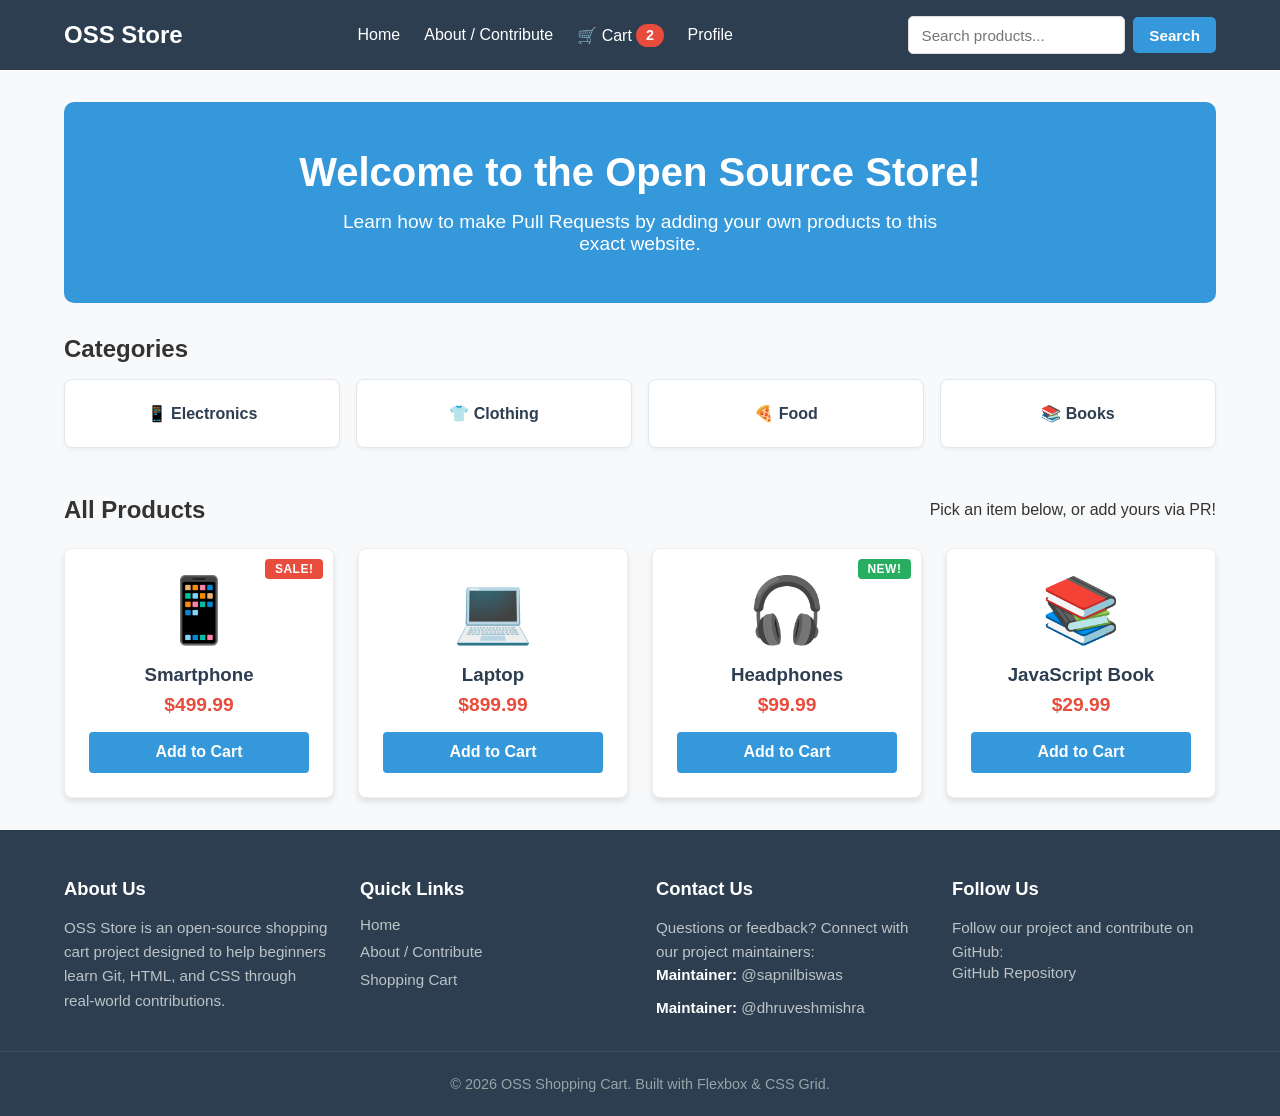
==== src/index.html @ 40bf3174 "feat: add sale and new badges to product cards" ====
<!doctype html>
<html lang="en">
  <head>
    <meta charset="UTF-8" />
    <meta name="viewport" content="width=device-width, initial-scale=1.0" />
    <title>OSS Store - Home</title>
    <link rel="stylesheet" href="style.css" />
  </head>

  <body>
    <!-- Navigation Bar -->
    <nav>
      <h1>
        <a href="index.html" class="logo">OSS Store</a>
      </h1>

      <div class="nav-links">
        <a href="index.html">Home</a>
        <a href="about.html">About / Contribute</a>
        <a href="cart.html" class="cart-link"> 🛒 Cart <span class="cart-badge">2</span> </a>
        <a href="profile.html">Profile</a>
      </div>

      <!-- Search Bar -->
      <form class="search-form" action="index.html" method="get" role="search">
        <input
          type="search"
          name="q"
          placeholder="Search products..."
          aria-label="Search products"
        />
        <button type="submit">Search</button>
      </form>
    </nav>

    <main>
      <!-- Hero Section -->
      <section class="hero">
        <h2>Welcome to the Open Source Store!</h2>
        <p>Learn how to make Pull Requests by adding your own products to this exact website.</p>
      </section>

      <!-- Categories Section -->
      <section class="categories">
        <h2>Categories</h2>

        <div class="category-grid">
          <div class="category-card">📱 Electronics</div>
          <div class="category-card">👕 Clothing</div>
          <div class="category-card">🍕 Food</div>
          <div class="category-card">📚 Books</div>
        </div>
      </section>

      <!-- Products Section -->
      <section class="products">
        <div class="products-header">
          <h2>All Products</h2>
          <p>Pick an item below, or add yours via PR!</p>
        </div>

        <div class="product-grid">
          <!-- Product 1 -->
          <div class="product-card">
            <span class="badge badge-sale">Sale!</span>
            <div class="product-image">📱</div>
            <h3>Smartphone</h3>
            <p class="price">$499.99</p>
            <button class="add-to-cart">Add to Cart</button>
          </div>

          <!-- Product 2 -->
          <div class="product-card">
            <div class="product-image">💻</div>
            <h3>Laptop</h3>
            <p class="price">$899.99</p>
            <button class="add-to-cart">Add to Cart</button>
          </div>

          <!-- Product 3 -->
          <div class="product-card">
            <span class="badge badge-new">New!</span>
            <div class="product-image">🎧</div>
            <h3>Headphones</h3>
            <p class="price">$99.99</p>
            <button class="add-to-cart">Add to Cart</button>
          </div>

          <!-- Product 4 -->
          <div class="product-card">
            <div class="product-image">📚</div>
            <h3>JavaScript Book</h3>
            <p class="price">$29.99</p>
            <button class="add-to-cart">Add to Cart</button>
          </div>

          <!-- NEW CONTRIBUTORS: Add your product HTML card below this line! -->
        </div>
      </section>
    </main>

    <footer class="site-footer">
      <div class="footer-container">
        <!-- About Us -->
        <div class="footer-col">
          <h3>About Us</h3>
          <p>
            OSS Store is an open-source shopping cart project designed to help beginners learn Git,
            HTML, and CSS through real-world contributions.
          </p>
        </div>

        <!-- Quick Links -->
        <div class="footer-col">
          <h3>Quick Links</h3>
          <ul class="footer-links">
            <li><a href="index.html">Home</a></li>
            <li><a href="about.html">About / Contribute</a></li>
            <li><a href="cart.html">Shopping Cart</a></li>
          </ul>
        </div>

        <!-- Contact Us -->
        <div class="footer-col">
          <h3>Contact Us</h3>
          <p>Questions or feedback? Connect with our project maintainers:</p>
          <ul class="footer-contact-list">
            <li><span>Maintainer:</span> @sapnilbiswas</li>
            <li><span>Maintainer:</span> @dhruveshmishra</li>
          </ul>
        </div>

        <!-- Follow Us -->
        <div class="footer-col">
          <h3>Follow Us</h3>
          <p>Follow our project and contribute on GitHub:</p>
          <ul class="footer-links">
            <li>
              <a
                href="https://github.com/harshfi/opensourceMiraiRgiFirstYear"
                target="_blank"
                rel="noopener noreferrer"
              >
                GitHub Repository
              </a>
            </li>
          </ul>
        </div>
      </div>

      <!-- Copyright Information -->
      <div class="footer-bottom">
        <p>&copy; 2026 OSS Shopping Cart. Built with Flexbox &amp; CSS Grid.</p>
      </div>
    </footer>
  </body>
</html>
---- src/style.css ----
/* Reset */
* {
  box-sizing: border-box;
  margin: 0;
  padding: 0;
}

body {
  font-family: "Segoe UI", sans-serif;
  background-color: #f8f9fa;
  color: #333;
  display: flex;
  flex-direction: column;
  min-height: 100vh;
}

/* Navigation (Flexbox) */
nav {
  display: flex;
  justify-content: space-between;
  align-items: center;
  flex-wrap: wrap;
  gap: 1rem;
  background-color: #2c3e50;
  padding: 1rem 5%;
  color: white;
}

/* Logo */
.logo {
  color: white;
  text-decoration: none;
}

/* Navigation Links */
.nav-links {
  display: flex;
  gap: 1.5rem;
  align-items: center;
}

.nav-links a {
  color: white;
  text-decoration: none;
  font-weight: 500;
  transition: color 0.3s;
}

.nav-links a:hover {
  color: #3498db;
}

/* Cart Badge */
.cart-badge {
  background-color: #e74c3c;
  padding: 0.2rem 0.6rem;
  border-radius: 12px;
  font-size: 0.9rem;
  font-weight: bold;
}

/* Search Bar (Flexbox) */
.search-form {
  display: flex;
  align-items: center;
  gap: 0.5rem;
}

.search-form input {
  padding: 0.6rem 0.8rem;
  border: 1px solid #ddd;
  border-radius: 5px;
  outline: none;
  font-size: 0.95rem;
  min-width: 180px;
}

.search-form input:focus {
  border-color: #3498db;
}

.search-form button {
  padding: 0.6rem 1rem;
  background-color: #3498db;
  color: white;
  border: none;
  border-radius: 5px;
  cursor: pointer;
  font-size: 0.95rem;
  font-weight: bold;
  transition: background-color 0.2s;
}

.search-form button:hover {
  background-color: #2980b9;
}

/* Main Content */
main {
  flex: 1;
  padding: 2rem 5%;
}

/* Hero Section (Flexbox) */
.hero {
  display: flex;
  flex-direction: column;
  align-items: center;
  justify-content: center;
  text-align: center;
  background-color: #3498db;
  color: white;
  padding: 3rem 2rem;
  border-radius: 10px;
  margin-bottom: 2rem;
}

.hero h2 {
  font-size: 2.5rem;
  margin-bottom: 1rem;
}

.hero p {
  font-size: 1.2rem;
  max-width: 600px;
}

/* Categories (Grid) */
.categories {
  margin-bottom: 3rem;
}

.category-grid {
  display: grid;
  grid-template-columns: repeat(auto-fit, minmax(150px, 1fr));
  gap: 1rem;
  margin-top: 1rem;
}

.category-card {
  background: white;
  padding: 1.5rem;
  text-align: center;
  border-radius: 8px;
  box-shadow: 0 2px 5px rgba(0, 0, 0, 0.05);
  font-weight: bold;
  color: #2c3e50;
  border: 1px solid #e1e8ed;
}

/* Products (Grid) */
.products-header {
  display: flex;
  justify-content: space-between;
  align-items: center;
  margin-bottom: 1.5rem;
}

.product-grid {
  display: grid;
  grid-template-columns: repeat(auto-fill, minmax(220px, 1fr));
  gap: 1.5rem;
}

.product-card {
  position: relative;
  display: flex;
  flex-direction: column;
  background: #fff;
  border-radius: 8px;
  padding: 1.5rem;
  text-align: center;
  box-shadow: 0 4px 6px rgba(0, 0, 0, 0.1);
  transition: transform 0.2s;
  border: 1px solid #eee;
}

.product-card:hover {
  transform: translateY(-5px);
}

/* Product Badges */
.badge {
  position: absolute;
  top: 10px;
  right: 10px;
  padding: 0.25rem 0.6rem;
  font-size: 0.75rem;
  font-weight: bold;
  text-transform: uppercase;
  letter-spacing: 0.5px;
  border-radius: 4px;
  color: #fff;
  background-color: #e74c3c;
  line-height: 1;
  z-index: 1;
}

.badge-sale {
  background-color: #e74c3c;
}

.badge-new {
  background-color: #27ae60;
}

.product-image {
  font-size: 4rem;
  margin-bottom: 1rem;
}

.product-card h3 {
  margin-bottom: 0.5rem;
  color: #2c3e50;
}

.price {
  color: #e74c3c;
  font-weight: bold;
  font-size: 1.2rem;
  margin-bottom: 1rem;
  flex-grow: 1;
}

.add-to-cart {
  background-color: #3498db;
  color: white;
  border: none;
  padding: 0.7rem 1rem;
  border-radius: 4px;
  cursor: pointer;
  font-size: 1rem;
  font-weight: bold;
  transition: 0.2s;
}

.add-to-cart:hover {
  background-color: #2980b9;
}

/* Dedicated Cart Page Layout (Grid & Flexbox) */
.cart-page-layout {
  display: grid;
  grid-template-columns: 2fr 1fr;
  gap: 2rem;
}

.cart-list {
  display: flex;
  flex-direction: column;
  gap: 1rem;
}

.cart-list-item {
  display: flex;
  align-items: center;
  justify-content: space-between;
  background: white;
  padding: 1rem;
  border-radius: 8px;
  box-shadow: 0 2px 4px rgba(0, 0, 0, 0.05);
}

.cart-item-details {
  display: flex;
  align-items: center;
  gap: 1rem;
}

.cart-item-img {
  font-size: 2.5rem;
}

.cart-summary {
  background: white;
  padding: 1.5rem;
  border-radius: 8px;
  box-shadow: 0 4px 6px rgba(0, 0, 0, 0.1);
  height: fit-content;
  display: flex;
  flex-direction: column;
  gap: 1rem;
}

.summary-row {
  display: flex;
  justify-content: space-between;
  border-bottom: 1px solid #eee;
  padding-bottom: 0.5rem;
}

.summary-total {
  display: flex;
  justify-content: space-between;
  font-size: 1.3rem;
  font-weight: bold;
  margin-top: 0.5rem;
}

.checkout-btn {
  background-color: #2ecc71;
  color: white;
  border: none;
  padding: 1rem;
  border-radius: 4px;
  font-size: 1.1rem;
  font-weight: bold;
  cursor: pointer;
  transition: 0.2s;
}

.checkout-btn:hover {
  background-color: #27ae60;
}

/* About Page (Grid + Flexbox) */
.about-section {
  display: flex;
  flex-direction: column;
  gap: 2rem;
}

.contributor-grid {
  display: grid;
  grid-template-columns: repeat(auto-fit, minmax(200px, 1fr));
  gap: 1.5rem;
}

.contributor-card {
  display: flex;
  flex-direction: column;
  align-items: center;
  background: white;
  padding: 1.5rem;
  border-radius: 8px;
  box-shadow: 0 3px 6px rgba(0, 0, 0, 0.05);
}

.avatar {
  font-size: 3rem;
  margin-bottom: 1rem;
}

/* Profile Page (Flexbox & Grid) */
.profile-container {
  display: flex;
  justify-content: center;
  align-items: center;
  padding: 2rem 0;
}

.profile-card {
  display: flex;
  flex-direction: column;
  align-items: center;
  background: white;
  border-radius: 8px;
  padding: 2.5rem 2rem;
  box-shadow: 0 4px 6px rgba(0, 0, 0, 0.1);
  border: 1px solid #eee;
  max-width: 460px;
  width: 100%;
  text-align: center;
}

.profile-avatar {
  width: 96px;
  height: 96px;
  display: flex;
  align-items: center;
  justify-content: center;
  font-size: 3.5rem;
  background-color: #f0f4f8;
  border-radius: 50%;
  border: 3px solid #3498db;
  margin-bottom: 1rem;
}

.profile-card h2 {
  color: #2c3e50;
  font-size: 1.8rem;
  margin-bottom: 0.3rem;
}

.profile-email {
  color: #7f8c8d;
  font-size: 1rem;
  margin-bottom: 1.5rem;
}

.profile-info-grid {
  display: grid;
  grid-template-columns: repeat(2, 1fr);
  gap: 1rem;
  width: 100%;
  margin-bottom: 2rem;
  padding: 1.2rem;
  background-color: #f8f9fa;
  border-radius: 6px;
  border: 1px solid #e1e8ed;
}

.profile-info-item {
  display: flex;
  flex-direction: column;
  align-items: flex-start;
  gap: 0.25rem;
  text-align: left;
}

.info-label {
  font-size: 0.8rem;
  color: #7f8c8d;
  text-transform: uppercase;
  letter-spacing: 0.5px;
  font-weight: 600;
}

.info-value {
  font-size: 0.95rem;
  color: #2c3e50;
  font-weight: 600;
}

.edit-profile-btn {
  background-color: #3498db;
  color: white;
  border: none;
  padding: 0.8rem 1.8rem;
  border-radius: 4px;
  cursor: pointer;
  font-size: 1rem;
  font-weight: bold;
  transition: 0.2s;
  width: 100%;
}

.edit-profile-btn:hover {
  background-color: #2980b9;
}

/* Footer (CSS Grid & Flexbox) */
footer {
  margin-top: auto;
  background-color: #2c3e50;
  color: #bdc3c7;
  display: flex;
  flex-direction: column;
}

.footer-container {
  display: grid;
  grid-template-columns: repeat(4, 1fr);
  gap: 2rem;
  padding: 3rem 5% 2rem;
  width: 100%;
}

.footer-col h3 {
  color: #ffffff;
  font-size: 1.15rem;
  margin-bottom: 1rem;
}

.footer-col p {
  font-size: 0.95rem;
  line-height: 1.6;
  color: #bdc3c7;
}

.footer-links,
.footer-contact-list {
  list-style: none;
  padding: 0;
  margin: 0;
  display: flex;
  flex-direction: column;
  gap: 0.6rem;
}

.footer-links a {
  color: #bdc3c7;
  text-decoration: none;
  font-size: 0.95rem;
  transition:
    color 0.2s,
    padding-left 0.2s;
  display: inline-block;
}

.footer-links a:hover {
  color: #3498db;
  padding-left: 4px;
}

.footer-contact-list li {
  font-size: 0.95rem;
  color: #bdc3c7;
  line-height: 1.5;
}

.footer-contact-list li span {
  color: #ffffff;
  font-weight: 600;
}

.footer-bottom {
  border-top: 1px solid rgba(255, 255, 255, 0.1);
  padding: 1.5rem 5%;
  text-align: center;
  font-size: 0.9rem;
  color: #95a5a6;
}

/* Responsive Navigation & Tablet Screens */
@media (max-width: 900px) {
  nav {
    justify-content: center;
  }

  .search-form {
    width: 100%;
  }

  .search-form input {
    flex: 1;
    min-width: 0;
  }

  .footer-container {
    grid-template-columns: repeat(2, 1fr);
    gap: 2rem;
  }
}

/* Mobile Screens */
@media (max-width: 480px) {
  nav {
    flex-direction: column;
    align-items: stretch;
  }

  .nav-links {
    flex-wrap: wrap;
    justify-content: center;
    gap: 1rem;
  }

  .search-form {
    width: 100%;
  }

  .search-form input {
    flex: 1;
    min-width: 0;
  }

  .hero h2 {
    font-size: 1.8rem;
  }

  .products-header {
    flex-direction: column;
    align-items: flex-start;
    gap: 0.5rem;
  }

  .cart-page-layout {
    grid-template-columns: 1fr;
  }

  .profile-info-grid {
    grid-template-columns: 1fr;
  }

  .profile-card {
    padding: 1.5rem 1rem;
  }

  .footer-container {
    grid-template-columns: 1fr;
    gap: 1.5rem;
    padding: 2rem 5% 1.5rem;
  }

  .footer-bottom {
    padding: 1rem 5%;
  }
}
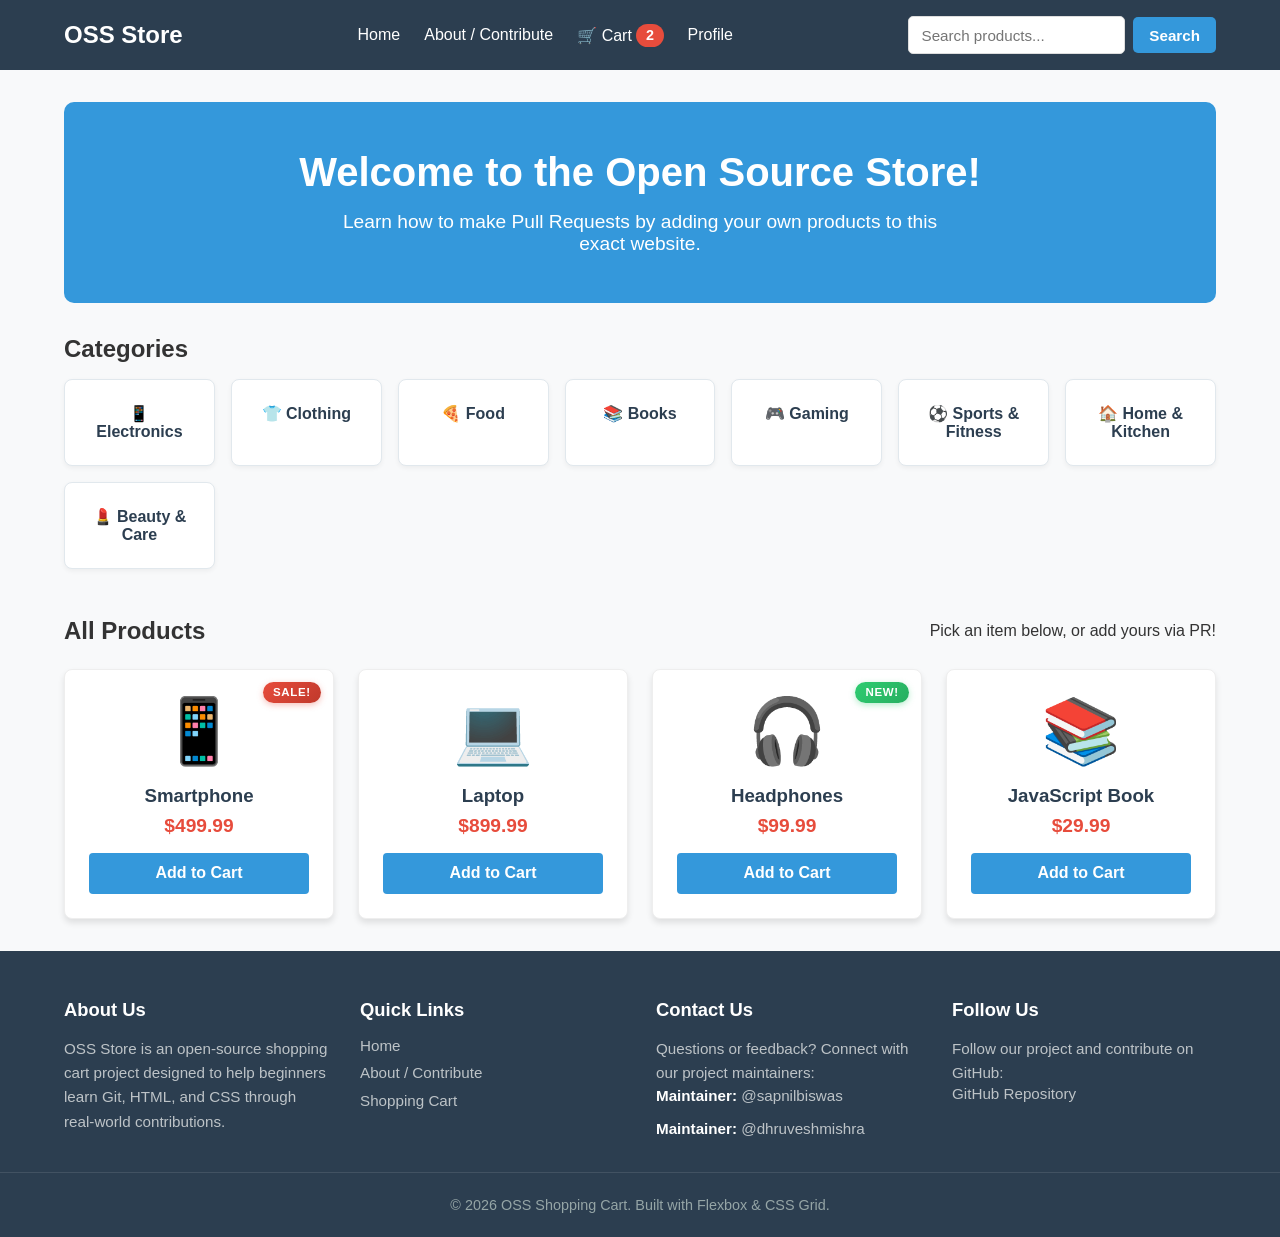
==== commit 80990392: "Merge 0ebb631b54e1a386f0dbc27963e86f061ef19102 into 938c5e82f736060f083865df69fedb77542df59d" ====
--- a/src/index.html
+++ b/src/index.html
@@ -49,6 +49,10 @@
           <div class="category-card">👕 Clothing</div>
           <div class="category-card">🍕 Food</div>
           <div class="category-card">📚 Books</div>
+          <div class="category-card">🎮 Gaming</div>
+          <div class="category-card">⚽ Sports & Fitness</div>
+          <div class="category-card">🏠 Home & Kitchen</div>
+          <div class="category-card">💄 Beauty & Care</div>
         </div>
       </section>
 
--- a/src/style.css
+++ b/src/style.css
@@ -182,26 +182,28 @@
 /* Product Badges */
 .badge {
   position: absolute;
-  top: 10px;
-  right: 10px;
-  padding: 0.25rem 0.6rem;
-  font-size: 0.75rem;
-  font-weight: bold;
+  top: 12px;
+  right: 12px;
+  padding: 0.3rem 0.65rem;
+  font-size: 0.72rem;
+  font-weight: 700;
   text-transform: uppercase;
-  letter-spacing: 0.5px;
-  border-radius: 4px;
+  letter-spacing: 0.6px;
+  border-radius: 12px;
   color: #fff;
-  background-color: #e74c3c;
   line-height: 1;
-  z-index: 1;
+  z-index: 2;
+  box-shadow: 0 2px 5px rgba(0, 0, 0, 0.15);
 }
 
 .badge-sale {
-  background-color: #e74c3c;
+  background: linear-gradient(135deg, #e74c3c, #c0392b);
+  box-shadow: 0 2px 6px rgba(231, 76, 60, 0.35);
 }
 
 .badge-new {
-  background-color: #27ae60;
+  background: linear-gradient(135deg, #2ecc71, #27ae60);
+  box-shadow: 0 2px 6px rgba(46, 204, 113, 0.35);
 }
 
 .product-image {
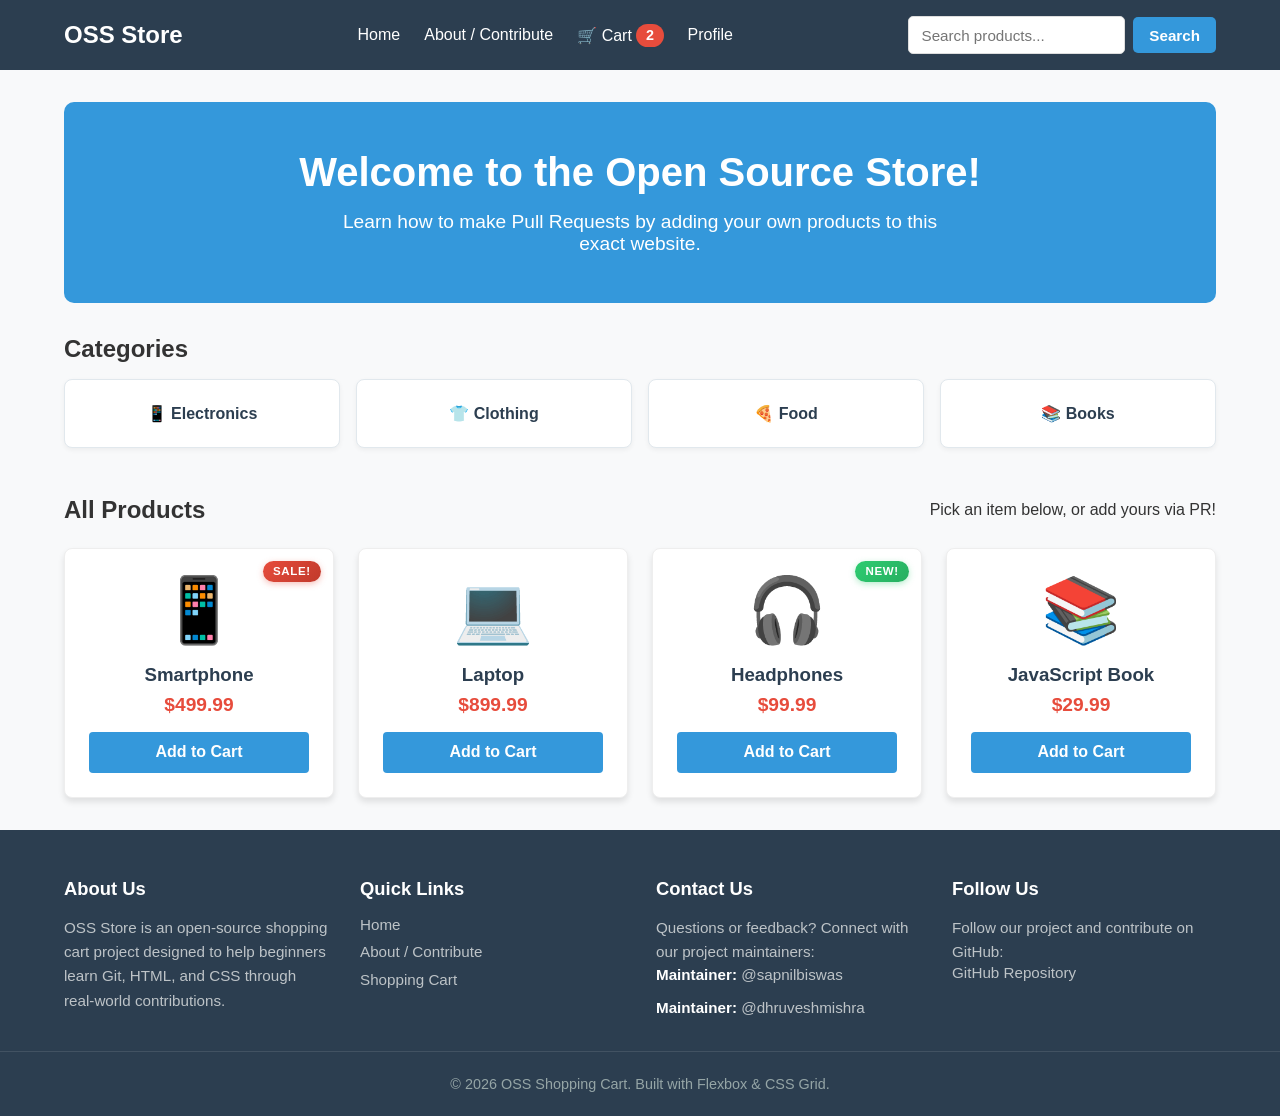
==== commit 3f988259: "feat: add dedicated category pages (#5)" ====
--- a/src/index.html
+++ b/src/index.html
@@ -45,14 +45,10 @@
         <h2>Categories</h2>
 
         <div class="category-grid">
-          <div class="category-card">📱 Electronics</div>
-          <div class="category-card">👕 Clothing</div>
-          <div class="category-card">🍕 Food</div>
-          <div class="category-card">📚 Books</div>
-          <div class="category-card">🎮 Gaming</div>
-          <div class="category-card">⚽ Sports & Fitness</div>
-          <div class="category-card">🏠 Home & Kitchen</div>
-          <div class="category-card">💄 Beauty & Care</div>
+          <a href="categories/electronics.html" class="category-card">📱 Electronics</a>
+          <a href="categories/clothing.html" class="category-card">👕 Clothing</a>
+          <a href="categories/food.html" class="category-card">🍕 Food</a>
+          <a href="categories/books.html" class="category-card">📚 Books</a>
         </div>
       </section>
 
--- a/src/style.css
+++ b/src/style.css
@@ -88,11 +88,17 @@
   cursor: pointer;
   font-size: 0.95rem;
   font-weight: bold;
-  transition: background-color 0.2s;
+  transition:
+    background-color 0.2s,
+    transform 0.1s ease;
 }
 
 .search-form button:hover {
   background-color: #2980b9;
+}
+
+.search-form button:active {
+  transform: scale(0.97);
 }
 
 /* Main Content */
@@ -138,6 +144,8 @@
 }
 
 .category-card {
+  display: block;
+  text-decoration: none;
   background: white;
   padding: 1.5rem;
   text-align: center;
@@ -146,6 +154,56 @@
   font-weight: bold;
   color: #2c3e50;
   border: 1px solid #e1e8ed;
+  transition:
+    transform 0.2s ease,
+    box-shadow 0.2s ease,
+    border-color 0.2s ease;
+  cursor: pointer;
+}
+
+.category-card:hover {
+  transform: translateY(-4px);
+  box-shadow: 0 6px 16px rgba(0, 0, 0, 0.1);
+  border-color: #3498db;
+}
+
+.category-card:focus-visible {
+  outline: 2px solid #3498db;
+  outline-offset: 2px;
+}
+
+/* Category Navigation Bar & Back Button */
+.category-nav-bar {
+  margin-bottom: 1.5rem;
+}
+
+.category-back-btn {
+  display: inline-flex;
+  align-items: center;
+  gap: 0.5rem;
+  text-decoration: none;
+  color: #3498db;
+  font-weight: 600;
+  font-size: 0.95rem;
+  padding: 0.5rem 1rem;
+  border-radius: 6px;
+  background: #fff;
+  border: 1px solid #e1e8ed;
+  transition:
+    background-color 0.2s ease,
+    border-color 0.2s ease,
+    transform 0.1s ease;
+}
+
+.category-back-btn:hover {
+  background-color: #f8f9fa;
+  border-color: #3498db;
+  transform: translateX(-2px);
+}
+
+.category-back-btn:focus-visible {
+  outline: 2px solid #3498db;
+  outline-offset: 2px;
 }
 
 /* Products (Grid) */
@@ -171,12 +229,15 @@
   padding: 1.5rem;
   text-align: center;
   box-shadow: 0 4px 6px rgba(0, 0, 0, 0.1);
-  transition: transform 0.2s;
+  transition:
+    transform 0.2s ease,
+    box-shadow 0.2s ease;
   border: 1px solid #eee;
 }
 
 .product-card:hover {
   transform: translateY(-5px);
+  box-shadow: 0 8px 18px rgba(0, 0, 0, 0.12);
 }
 
 /* Product Badges */
@@ -233,11 +294,19 @@
   cursor: pointer;
   font-size: 1rem;
   font-weight: bold;
-  transition: 0.2s;
+  transition:
+    background-color 0.2s ease,
+    transform 0.1s ease,
+    box-shadow 0.2s ease;
 }
 
 .add-to-cart:hover {
   background-color: #2980b9;
+  box-shadow: 0 4px 8px rgba(41, 128, 185, 0.3);
+}
+
+.add-to-cart:active {
+  transform: scale(0.97);
 }
 
 /* Dedicated Cart Page Layout (Grid & Flexbox) */
@@ -308,11 +377,53 @@
   font-size: 1.1rem;
   font-weight: bold;
   cursor: pointer;
-  transition: 0.2s;
+  transition:
+    background-color 0.2s ease,
+    transform 0.1s ease,
+    box-shadow 0.2s ease;
 }
 
 .checkout-btn:hover {
   background-color: #27ae60;
+  box-shadow: 0 4px 10px rgba(46, 204, 113, 0.3);
+}
+
+.checkout-btn:active {
+  transform: scale(0.98);
+}
+
+.continue-shopping-btn {
+  display: block;
+  text-align: center;
+  text-decoration: none;
+  background-color: transparent;
+  color: #3498db;
+  border: 2px solid #3498db;
+  padding: 0.85rem 1rem;
+  border-radius: 4px;
+  font-size: 1rem;
+  font-weight: bold;
+  cursor: pointer;
+  transition:
+    background-color 0.2s ease,
+    color 0.2s ease,
+    transform 0.1s ease,
+    box-shadow 0.2s ease;
+}
+
+.continue-shopping-btn:hover {
+  background-color: #3498db;
+  color: white;
+  box-shadow: 0 4px 10px rgba(52, 152, 219, 0.25);
+}
+
+.continue-shopping-btn:active {
+  transform: scale(0.98);
+}
+
+.continue-shopping-btn:focus-visible {
+  outline: 2px solid #2980b9;
+  outline-offset: 2px;
 }
 
 /* About Page (Grid + Flexbox) */
@@ -336,6 +447,15 @@
   padding: 1.5rem;
   border-radius: 8px;
   box-shadow: 0 3px 6px rgba(0, 0, 0, 0.05);
+  transition:
+    transform 0.2s ease,
+    box-shadow 0.2s ease;
+  border: 1px solid #eee;
+}
+
+.contributor-card:hover {
+  transform: translateY(-4px);
+  box-shadow: 0 6px 16px rgba(0, 0, 0, 0.1);
 }
 
 .avatar {
@@ -433,12 +553,20 @@
   cursor: pointer;
   font-size: 1rem;
   font-weight: bold;
-  transition: 0.2s;
+  transition:
+    background-color 0.2s ease,
+    transform 0.1s ease,
+    box-shadow 0.2s ease;
   width: 100%;
 }
 
 .edit-profile-btn:hover {
   background-color: #2980b9;
+  box-shadow: 0 4px 8px rgba(41, 128, 185, 0.3);
+}
+
+.edit-profile-btn:active {
+  transform: scale(0.98);
 }
 
 /* Footer (CSS Grid & Flexbox) */
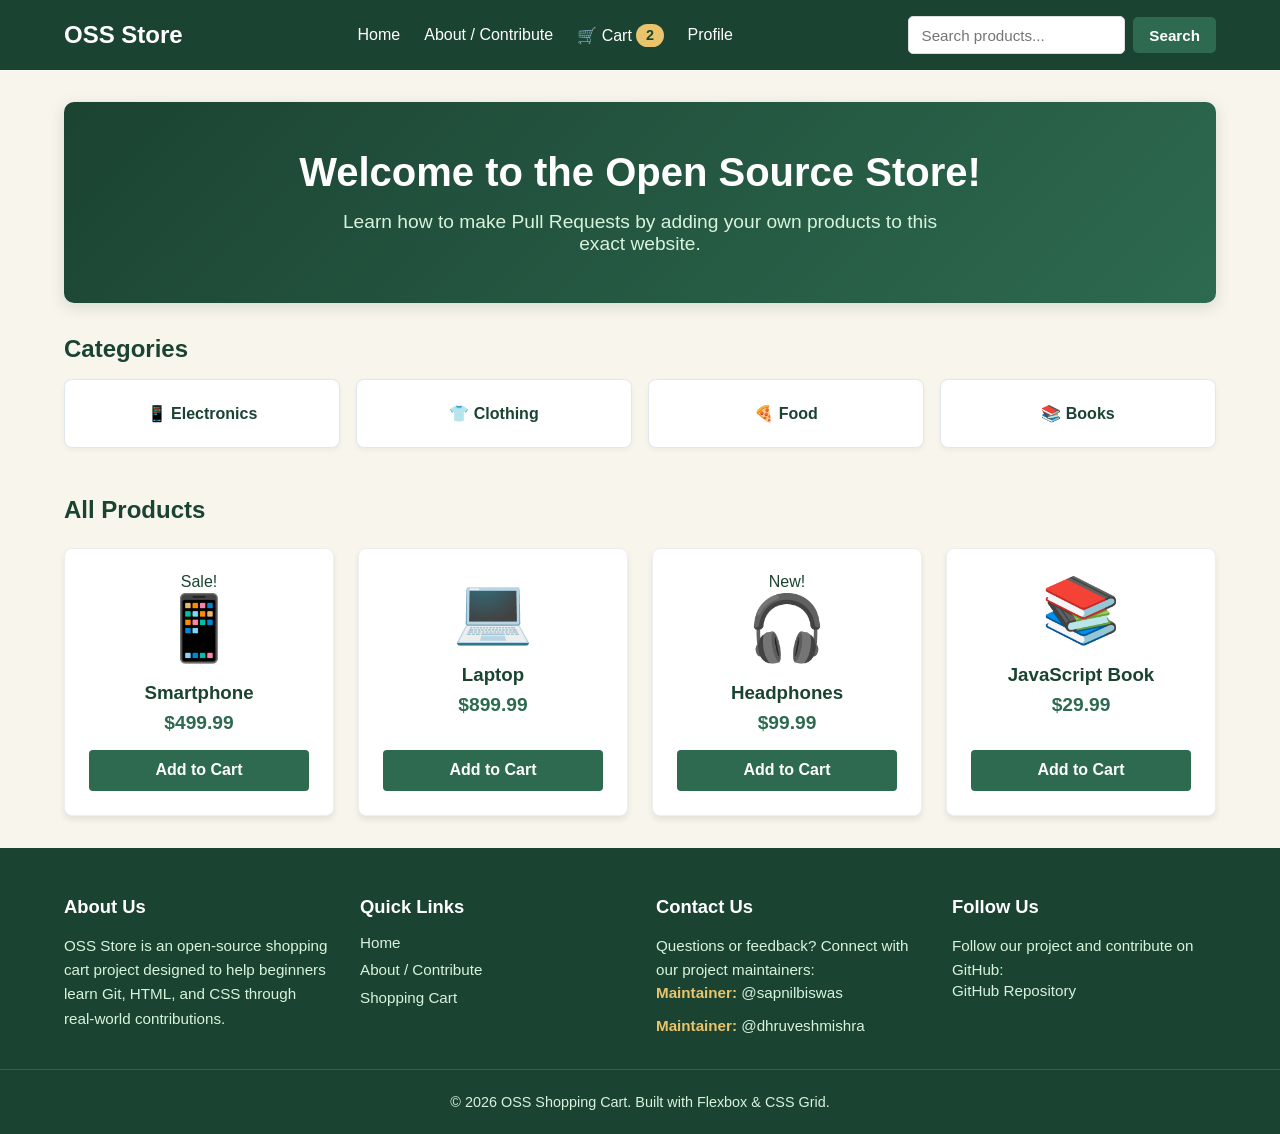
==== commit 614de729: "fix: remove instructional text from products header (#11)" ====
--- a/src/index.html
+++ b/src/index.html
@@ -45,10 +45,10 @@
         <h2>Categories</h2>
 
         <div class="category-grid">
-          <a href="categories/electronics.html" class="category-card">📱 Electronics</a>
-          <a href="categories/clothing.html" class="category-card">👕 Clothing</a>
-          <a href="categories/food.html" class="category-card">🍕 Food</a>
-          <a href="categories/books.html" class="category-card">📚 Books</a>
+          <div class="category-card">📱 Electronics</div>
+          <div class="category-card">👕 Clothing</div>
+          <div class="category-card">🍕 Food</div>
+          <div class="category-card">📚 Books</div>
         </div>
       </section>
 
@@ -56,7 +56,6 @@
       <section class="products">
         <div class="products-header">
           <h2>All Products</h2>
-          <p>Pick an item below, or add yours via PR!</p>
         </div>
 
         <div class="product-grid">
--- a/src/style.css
+++ b/src/style.css
@@ -5,10 +5,22 @@
   padding: 0;
 }
 
+/* Global Theme Variables */
+:root {
+  --color-primary: #1b4332;
+  --color-secondary: #2d6a4f;
+  --color-mint: #d8f3dc;
+  --color-cream: #f8f5ec;
+  --color-gold: #e9c46a;
+  --color-text-primary: #1b4332;
+  --color-text-secondary: #52665a;
+  --color-white: #ffffff;
+}
+
 body {
   font-family: "Segoe UI", sans-serif;
-  background-color: #f8f9fa;
-  color: #333;
+  background-color: var(--color-cream);
+  color: var(--color-text-primary);
   display: flex;
   flex-direction: column;
   min-height: 100vh;
@@ -21,14 +33,14 @@
   align-items: center;
   flex-wrap: wrap;
   gap: 1rem;
-  background-color: #2c3e50;
+  background-color: var(--color-primary);
   padding: 1rem 5%;
-  color: white;
+  color: var(--color-white);
 }
 
 /* Logo */
 .logo {
-  color: white;
+  color: var(--color-white);
   text-decoration: none;
 }
 
@@ -40,19 +52,20 @@
 }
 
 .nav-links a {
-  color: white;
+  color: var(--color-white);
   text-decoration: none;
   font-weight: 500;
   transition: color 0.3s;
 }
 
 .nav-links a:hover {
-  color: #3498db;
+  color: var(--color-gold);
 }
 
 /* Cart Badge */
 .cart-badge {
-  background-color: #e74c3c;
+  background-color: var(--color-gold);
+  color: var(--color-primary);
   padding: 0.2rem 0.6rem;
   border-radius: 12px;
   font-size: 0.9rem;
@@ -73,16 +86,19 @@
   outline: none;
   font-size: 0.95rem;
   min-width: 180px;
+  background-color: var(--color-white);
+  color: var(--color-text-primary);
 }
 
 .search-form input:focus {
-  border-color: #3498db;
+  border-color: var(--color-secondary);
+  box-shadow: 0 0 0 2px rgba(45, 106, 79, 0.2);
 }
 
 .search-form button {
   padding: 0.6rem 1rem;
-  background-color: #3498db;
-  color: white;
+  background-color: var(--color-secondary);
+  color: var(--color-white);
   border: none;
   border-radius: 5px;
   cursor: pointer;
@@ -94,7 +110,7 @@
 }
 
 .search-form button:hover {
-  background-color: #2980b9;
+  background-color: var(--color-primary);
 }
 
 .search-form button:active {
@@ -114,21 +130,24 @@
   align-items: center;
   justify-content: center;
   text-align: center;
-  background-color: #3498db;
-  color: white;
+  background: linear-gradient(135deg, var(--color-primary), var(--color-secondary));
+  color: var(--color-white);
   padding: 3rem 2rem;
   border-radius: 10px;
   margin-bottom: 2rem;
+  box-shadow: 0 4px 15px rgba(27, 67, 50, 0.15);
 }
 
 .hero h2 {
   font-size: 2.5rem;
   margin-bottom: 1rem;
+  color: var(--color-white);
 }
 
 .hero p {
   font-size: 1.2rem;
   max-width: 600px;
+  color: var(--color-mint);
 }
 
 /* Categories (Grid) */
@@ -146,13 +165,13 @@
 .category-card {
   display: block;
   text-decoration: none;
-  background: white;
+  background: var(--color-white);
   padding: 1.5rem;
   text-align: center;
   border-radius: 8px;
   box-shadow: 0 2px 5px rgba(0, 0, 0, 0.05);
   font-weight: bold;
-  color: #2c3e50;
+  color: var(--color-text-primary);
   border: 1px solid #e1e8ed;
   transition:
     transform 0.2s ease,
@@ -164,11 +183,11 @@
 .category-card:hover {
   transform: translateY(-4px);
   box-shadow: 0 6px 16px rgba(0, 0, 0, 0.1);
-  border-color: #3498db;
+  border-color: var(--color-secondary);
 }
 
 .category-card:focus-visible {
-  outline: 2px solid #3498db;
+  outline: 2px solid var(--color-secondary);
   outline-offset: 2px;
 }
 
@@ -182,12 +201,12 @@
   align-items: center;
   gap: 0.5rem;
   text-decoration: none;
-  color: #3498db;
+  color: var(--color-secondary);
   font-weight: 600;
   font-size: 0.95rem;
   padding: 0.5rem 1rem;
   border-radius: 6px;
-  background: #fff;
+  background: var(--color-white);
   border: 1px solid #e1e8ed;
   transition:
     background-color 0.2s ease,
@@ -196,13 +215,13 @@
 }
 
 .category-back-btn:hover {
-  background-color: #f8f9fa;
-  border-color: #3498db;
+  background-color: var(--color-cream);
+  border-color: var(--color-secondary);
   transform: translateX(-2px);
 }
 
 .category-back-btn:focus-visible {
-  outline: 2px solid #3498db;
+  outline: 2px solid var(--color-gold);
   outline-offset: 2px;
 }
 
@@ -224,11 +243,11 @@
   position: relative;
   display: flex;
   flex-direction: column;
-  background: #fff;
+  background: var(--color-white);
   border-radius: 8px;
   padding: 1.5rem;
   text-align: center;
-  box-shadow: 0 4px 6px rgba(0, 0, 0, 0.1);
+  box-shadow: 0 4px 6px rgba(0, 0, 0, 0.08);
   transition:
     transform 0.2s ease,
     box-shadow 0.2s ease;
@@ -237,34 +256,7 @@
 
 .product-card:hover {
   transform: translateY(-5px);
-  box-shadow: 0 8px 18px rgba(0, 0, 0, 0.12);
-}
-
-/* Product Badges */
-.badge {
-  position: absolute;
-  top: 12px;
-  right: 12px;
-  padding: 0.3rem 0.65rem;
-  font-size: 0.72rem;
-  font-weight: 700;
-  text-transform: uppercase;
-  letter-spacing: 0.6px;
-  border-radius: 12px;
-  color: #fff;
-  line-height: 1;
-  z-index: 2;
-  box-shadow: 0 2px 5px rgba(0, 0, 0, 0.15);
-}
-
-.badge-sale {
-  background: linear-gradient(135deg, #e74c3c, #c0392b);
-  box-shadow: 0 2px 6px rgba(231, 76, 60, 0.35);
-}
-
-.badge-new {
-  background: linear-gradient(135deg, #2ecc71, #27ae60);
-  box-shadow: 0 2px 6px rgba(46, 204, 113, 0.35);
+  box-shadow: 0 8px 18px rgba(27, 67, 50, 0.12);
 }
 
 .product-image {
@@ -274,11 +266,11 @@
 
 .product-card h3 {
   margin-bottom: 0.5rem;
-  color: #2c3e50;
+  color: var(--color-text-primary);
 }
 
 .price {
-  color: #e74c3c;
+  color: var(--color-secondary);
   font-weight: bold;
   font-size: 1.2rem;
   margin-bottom: 1rem;
@@ -286,8 +278,8 @@
 }
 
 .add-to-cart {
-  background-color: #3498db;
-  color: white;
+  background-color: var(--color-secondary);
+  color: var(--color-white);
   border: none;
   padding: 0.7rem 1rem;
   border-radius: 4px;
@@ -301,8 +293,8 @@
 }
 
 .add-to-cart:hover {
-  background-color: #2980b9;
-  box-shadow: 0 4px 8px rgba(41, 128, 185, 0.3);
+  background-color: var(--color-primary);
+  box-shadow: 0 4px 8px rgba(27, 67, 50, 0.3);
 }
 
 .add-to-cart:active {
@@ -326,7 +318,7 @@
   display: flex;
   align-items: center;
   justify-content: space-between;
-  background: white;
+  background: var(--color-white);
   padding: 1rem;
   border-radius: 8px;
   box-shadow: 0 2px 4px rgba(0, 0, 0, 0.05);
@@ -343,10 +335,10 @@
 }
 
 .cart-summary {
-  background: white;
+  background: var(--color-white);
   padding: 1.5rem;
   border-radius: 8px;
-  box-shadow: 0 4px 6px rgba(0, 0, 0, 0.1);
+  box-shadow: 0 4px 6px rgba(0, 0, 0, 0.08);
   height: fit-content;
   display: flex;
   flex-direction: column;
@@ -358,6 +350,7 @@
   justify-content: space-between;
   border-bottom: 1px solid #eee;
   padding-bottom: 0.5rem;
+  color: var(--color-text-secondary);
 }
 
 .summary-total {
@@ -366,11 +359,12 @@
   font-size: 1.3rem;
   font-weight: bold;
   margin-top: 0.5rem;
+  color: var(--color-text-primary);
 }
 
 .checkout-btn {
-  background-color: #2ecc71;
-  color: white;
+  background-color: var(--color-secondary);
+  color: var(--color-white);
   border: none;
   padding: 1rem;
   border-radius: 4px;
@@ -384,8 +378,8 @@
 }
 
 .checkout-btn:hover {
-  background-color: #27ae60;
-  box-shadow: 0 4px 10px rgba(46, 204, 113, 0.3);
+  background-color: var(--color-primary);
+  box-shadow: 0 4px 10px rgba(27, 67, 50, 0.3);
 }
 
 .checkout-btn:active {
@@ -397,8 +391,8 @@
   text-align: center;
   text-decoration: none;
   background-color: transparent;
-  color: #3498db;
-  border: 2px solid #3498db;
+  color: var(--color-secondary);
+  border: 2px solid var(--color-secondary);
   padding: 0.85rem 1rem;
   border-radius: 4px;
   font-size: 1rem;
@@ -412,9 +406,9 @@
 }
 
 .continue-shopping-btn:hover {
-  background-color: #3498db;
-  color: white;
-  box-shadow: 0 4px 10px rgba(52, 152, 219, 0.25);
+  background-color: var(--color-secondary);
+  color: var(--color-white);
+  box-shadow: 0 4px 10px rgba(45, 106, 79, 0.25);
 }
 
 .continue-shopping-btn:active {
@@ -422,7 +416,7 @@
 }
 
 .continue-shopping-btn:focus-visible {
-  outline: 2px solid #2980b9;
+  outline: 2px solid var(--color-gold);
   outline-offset: 2px;
 }
 
@@ -443,7 +437,7 @@
   display: flex;
   flex-direction: column;
   align-items: center;
-  background: white;
+  background: var(--color-white);
   padding: 1.5rem;
   border-radius: 8px;
   box-shadow: 0 3px 6px rgba(0, 0, 0, 0.05);
@@ -475,10 +469,10 @@
   display: flex;
   flex-direction: column;
   align-items: center;
-  background: white;
+  background: var(--color-white);
   border-radius: 8px;
   padding: 2.5rem 2rem;
-  box-shadow: 0 4px 6px rgba(0, 0, 0, 0.1);
+  box-shadow: 0 4px 6px rgba(0, 0, 0, 0.08);
   border: 1px solid #eee;
   max-width: 460px;
   width: 100%;
@@ -492,20 +486,20 @@
   align-items: center;
   justify-content: center;
   font-size: 3.5rem;
-  background-color: #f0f4f8;
+  background-color: var(--color-mint);
   border-radius: 50%;
-  border: 3px solid #3498db;
+  border: 3px solid var(--color-secondary);
   margin-bottom: 1rem;
 }
 
 .profile-card h2 {
-  color: #2c3e50;
+  color: var(--color-text-primary);
   font-size: 1.8rem;
   margin-bottom: 0.3rem;
 }
 
 .profile-email {
-  color: #7f8c8d;
+  color: var(--color-text-secondary);
   font-size: 1rem;
   margin-bottom: 1.5rem;
 }
@@ -517,7 +511,7 @@
   width: 100%;
   margin-bottom: 2rem;
   padding: 1.2rem;
-  background-color: #f8f9fa;
+  background-color: var(--color-cream);
   border-radius: 6px;
   border: 1px solid #e1e8ed;
 }
@@ -532,7 +526,7 @@
 
 .info-label {
   font-size: 0.8rem;
-  color: #7f8c8d;
+  color: var(--color-text-secondary);
   text-transform: uppercase;
   letter-spacing: 0.5px;
   font-weight: 600;
@@ -540,13 +534,13 @@
 
 .info-value {
   font-size: 0.95rem;
-  color: #2c3e50;
+  color: var(--color-text-primary);
   font-weight: 600;
 }
 
 .edit-profile-btn {
-  background-color: #3498db;
-  color: white;
+  background-color: var(--color-secondary);
+  color: var(--color-white);
   border: none;
   padding: 0.8rem 1.8rem;
   border-radius: 4px;
@@ -561,8 +555,8 @@
 }
 
 .edit-profile-btn:hover {
-  background-color: #2980b9;
-  box-shadow: 0 4px 8px rgba(41, 128, 185, 0.3);
+  background-color: var(--color-primary);
+  box-shadow: 0 4px 8px rgba(27, 67, 50, 0.3);
 }
 
 .edit-profile-btn:active {
@@ -572,8 +566,8 @@
 /* Footer (CSS Grid & Flexbox) */
 footer {
   margin-top: auto;
-  background-color: #2c3e50;
-  color: #bdc3c7;
+  background-color: var(--color-primary);
+  color: var(--color-mint);
   display: flex;
   flex-direction: column;
 }
@@ -587,7 +581,7 @@
 }
 
 .footer-col h3 {
-  color: #ffffff;
+  color: var(--color-white);
   font-size: 1.15rem;
   margin-bottom: 1rem;
 }
@@ -595,7 +589,7 @@
 .footer-col p {
   font-size: 0.95rem;
   line-height: 1.6;
-  color: #bdc3c7;
+  color: var(--color-mint);
 }
 
 .footer-links,
@@ -609,7 +603,7 @@
 }
 
 .footer-links a {
-  color: #bdc3c7;
+  color: var(--color-mint);
   text-decoration: none;
   font-size: 0.95rem;
   transition:
@@ -619,27 +613,27 @@
 }
 
 .footer-links a:hover {
-  color: #3498db;
+  color: var(--color-gold);
   padding-left: 4px;
 }
 
 .footer-contact-list li {
   font-size: 0.95rem;
-  color: #bdc3c7;
+  color: var(--color-mint);
   line-height: 1.5;
 }
 
 .footer-contact-list li span {
-  color: #ffffff;
+  color: var(--color-gold);
   font-weight: 600;
 }
 
 .footer-bottom {
-  border-top: 1px solid rgba(255, 255, 255, 0.1);
+  border-top: 1px solid rgba(216, 243, 220, 0.15);
   padding: 1.5rem 5%;
   text-align: center;
   font-size: 0.9rem;
-  color: #95a5a6;
+  color: var(--color-mint);
 }
 
 /* Responsive Navigation & Tablet Screens */
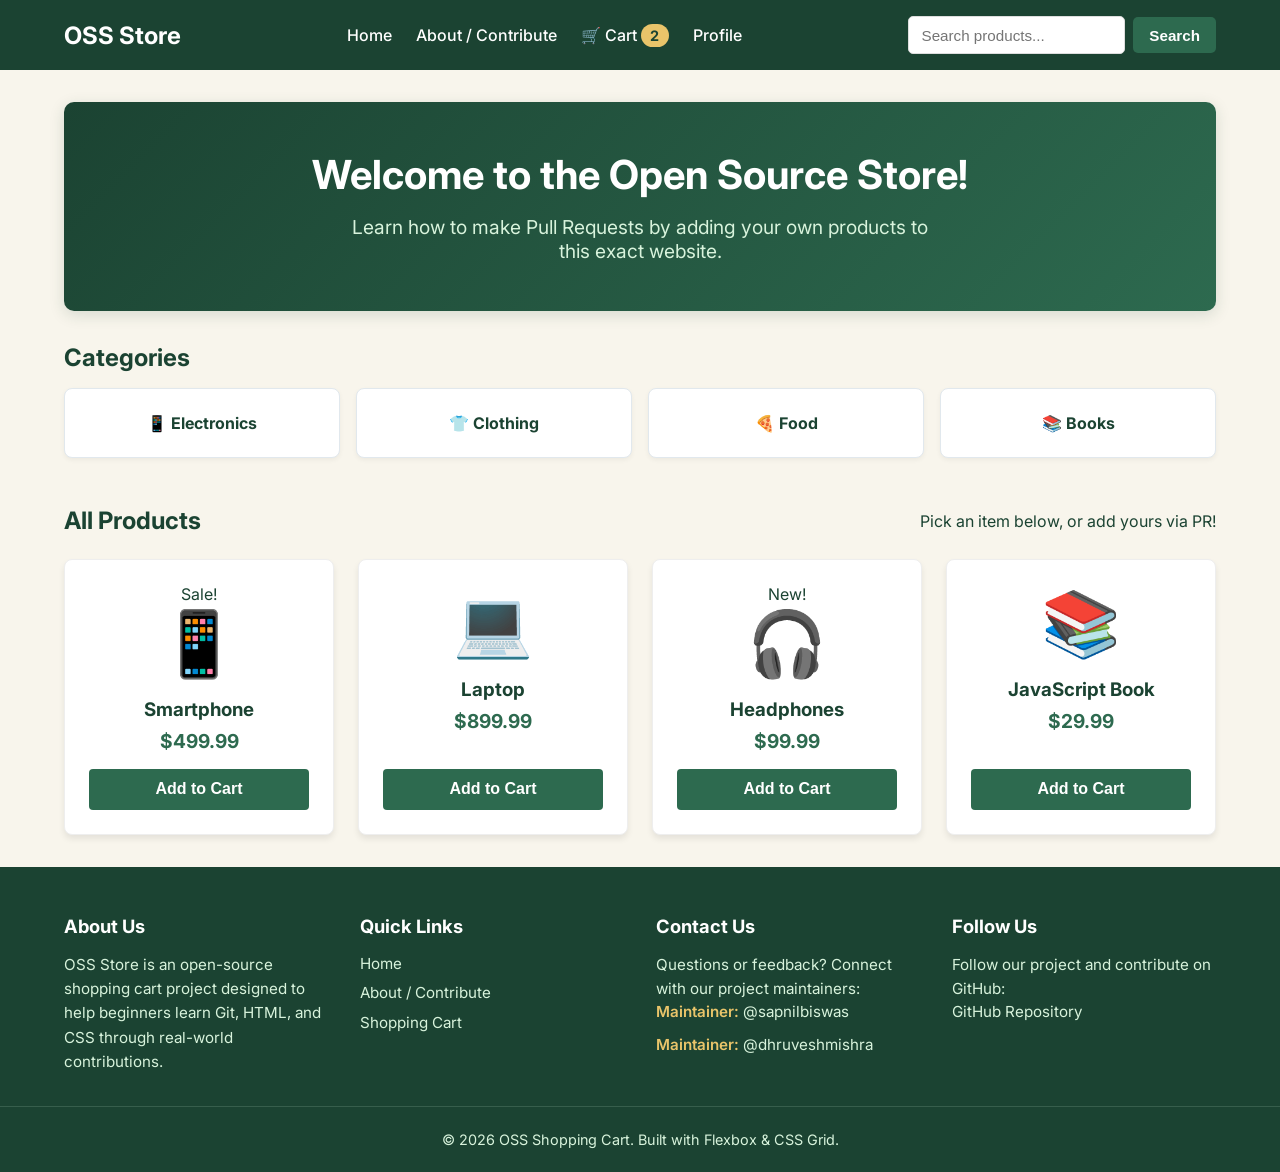
==== commit 5ab82e23: "feat: implement Google Font Inter" ====
--- a/src/index.html
+++ b/src/index.html
@@ -4,6 +4,12 @@
     <meta charset="UTF-8" />
     <meta name="viewport" content="width=device-width, initial-scale=1.0" />
     <title>OSS Store - Home</title>
+    <link rel="preconnect" href="https://fonts.googleapis.com" />
+    <link rel="preconnect" href="https://fonts.gstatic.com" crossorigin />
+    <link
+      href="https://fonts.googleapis.com/css2?family=Inter:wght@400;500;600;700;800&display=swap"
+      rel="stylesheet"
+    />
     <link rel="stylesheet" href="style.css" />
   </head>
 
@@ -56,6 +62,7 @@
       <section class="products">
         <div class="products-header">
           <h2>All Products</h2>
+          <p>Pick an item below, or add yours via PR!</p>
         </div>
 
         <div class="product-grid">
--- a/src/style.css
+++ b/src/style.css
@@ -18,7 +18,7 @@
 }
 
 body {
-  font-family: "Segoe UI", sans-serif;
+  font-family: "Inter", sans-serif;
   background-color: var(--color-cream);
   color: var(--color-text-primary);
   display: flex;
@@ -163,8 +163,6 @@
 }
 
 .category-card {
-  display: block;
-  text-decoration: none;
   background: var(--color-white);
   padding: 1.5rem;
   text-align: center;
@@ -184,45 +182,6 @@
   transform: translateY(-4px);
   box-shadow: 0 6px 16px rgba(0, 0, 0, 0.1);
   border-color: var(--color-secondary);
-}
-
-.category-card:focus-visible {
-  outline: 2px solid var(--color-secondary);
-  outline-offset: 2px;
-}
-
-/* Category Navigation Bar & Back Button */
-.category-nav-bar {
-  margin-bottom: 1.5rem;
-}
-
-.category-back-btn {
-  display: inline-flex;
-  align-items: center;
-  gap: 0.5rem;
-  text-decoration: none;
-  color: var(--color-secondary);
-  font-weight: 600;
-  font-size: 0.95rem;
-  padding: 0.5rem 1rem;
-  border-radius: 6px;
-  background: var(--color-white);
-  border: 1px solid #e1e8ed;
-  transition:
-    background-color 0.2s ease,
-    border-color 0.2s ease,
-    transform 0.1s ease;
-}
-
-.category-back-btn:hover {
-  background-color: var(--color-cream);
-  border-color: var(--color-secondary);
-  transform: translateX(-2px);
-}
-
-.category-back-btn:focus-visible {
-  outline: 2px solid var(--color-gold);
-  outline-offset: 2px;
 }
 
 /* Products (Grid) */
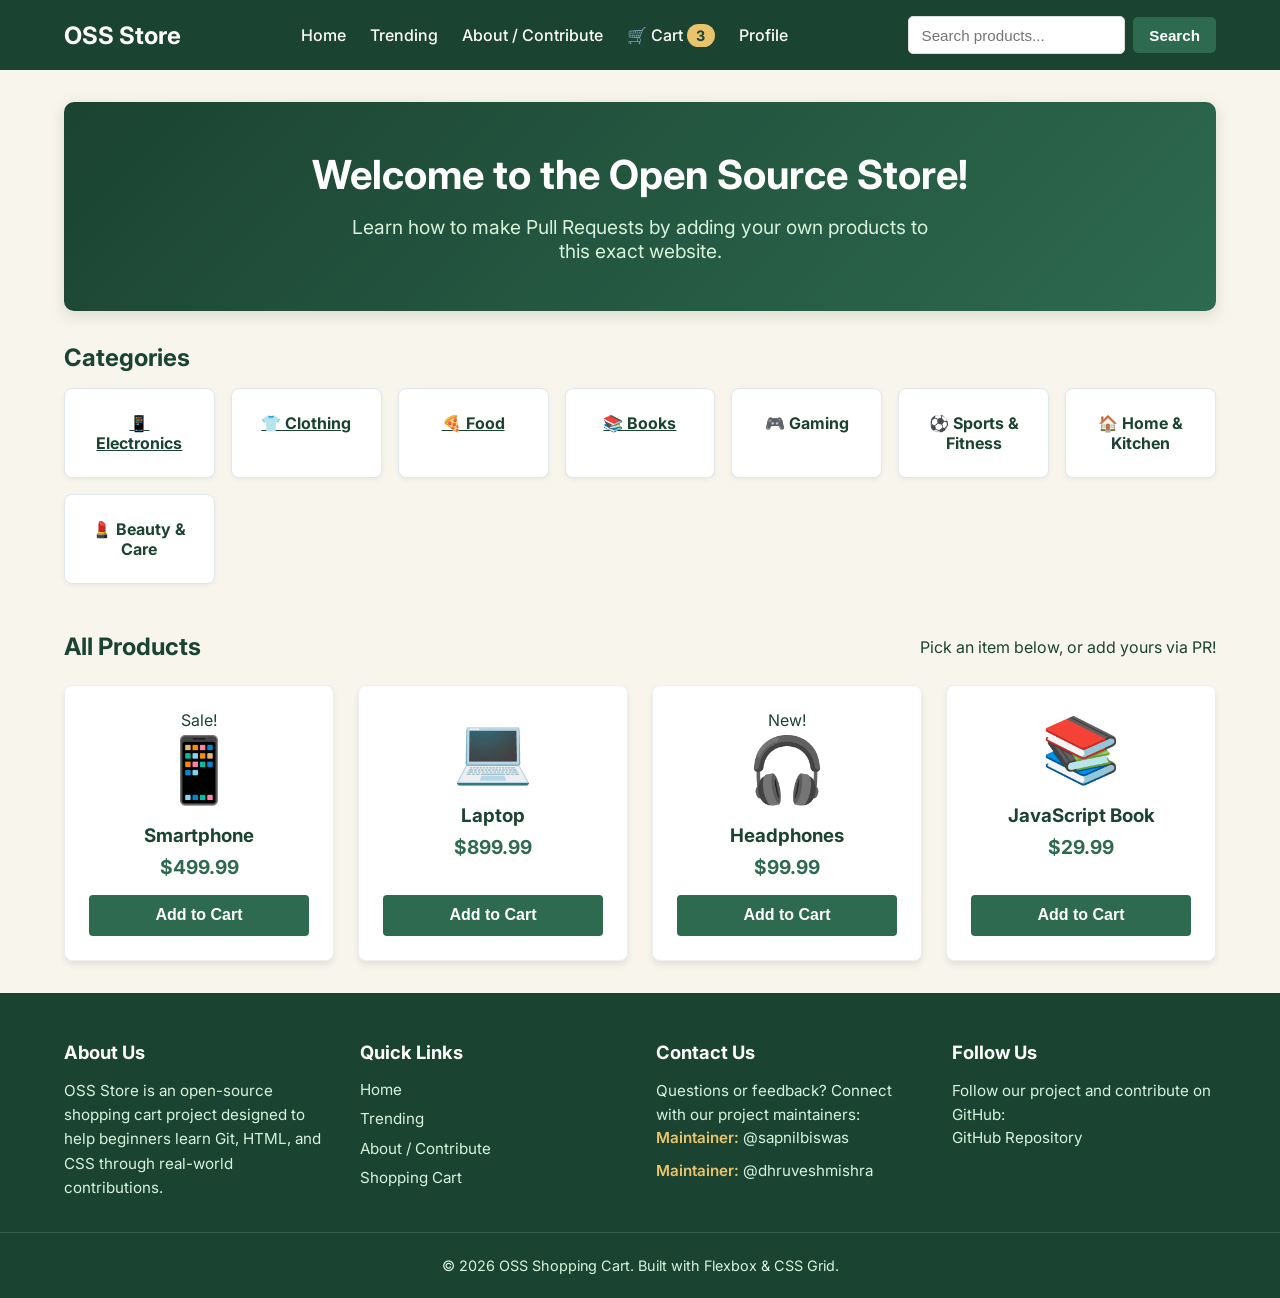
==== commit ecc94781: "Merge b85e8feb0b22277325d2f4d160a8e3bd4b7c800c into 4f8904e6983792c35757b91afecd4b9b344092ab" ====
--- a/src/index.html
+++ b/src/index.html
@@ -22,8 +22,9 @@
 
       <div class="nav-links">
         <a href="index.html">Home</a>
+        <a href="trending.html">Trending</a>
         <a href="about.html">About / Contribute</a>
-        <a href="cart.html" class="cart-link"> 🛒 Cart <span class="cart-badge">2</span> </a>
+        <a href="cart.html" class="cart-link"> 🛒 Cart <span class="cart-badge">3</span> </a>
         <a href="profile.html">Profile</a>
       </div>
 
@@ -51,10 +52,14 @@
         <h2>Categories</h2>
 
         <div class="category-grid">
-          <div class="category-card">📱 Electronics</div>
-          <div class="category-card">👕 Clothing</div>
-          <div class="category-card">🍕 Food</div>
-          <div class="category-card">📚 Books</div>
+          <a href="categories/electronics.html" class="category-card">📱 Electronics</a>
+          <a href="categories/clothing.html" class="category-card">👕 Clothing</a>
+          <a href="categories/food.html" class="category-card">🍕 Food</a>
+          <a href="categories/books.html" class="category-card">📚 Books</a>
+          <div class="category-card">🎮 Gaming</div>
+          <div class="category-card">⚽ Sports & Fitness</div>
+          <div class="category-card">🏠 Home & Kitchen</div>
+          <div class="category-card">💄 Beauty & Care</div>
         </div>
       </section>
 
@@ -121,6 +126,7 @@
           <h3>Quick Links</h3>
           <ul class="footer-links">
             <li><a href="index.html">Home</a></li>
+            <li><a href="trending.html">Trending</a></li>
             <li><a href="about.html">About / Contribute</a></li>
             <li><a href="cart.html">Shopping Cart</a></li>
           </ul>
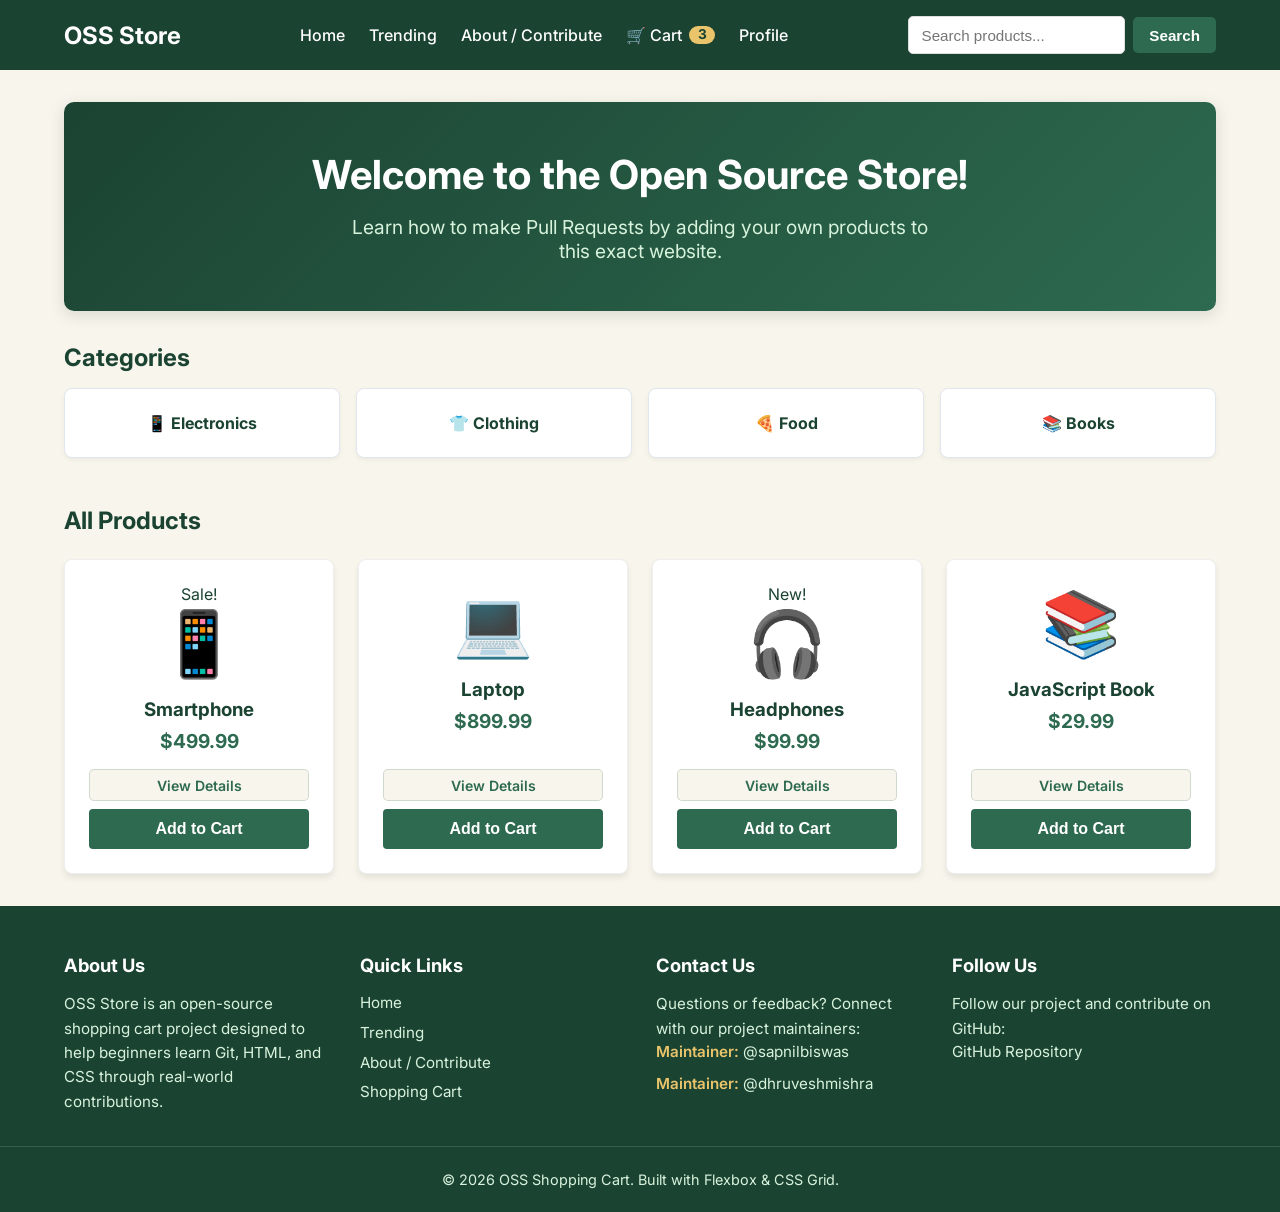
==== commit eb45fef2: "fix: remove instructional text from products header (#11) (#40) Co-authored-by: sarahh <sarahh@Devan" ====
--- a/src/index.html
+++ b/src/index.html
@@ -56,10 +56,6 @@
           <a href="categories/clothing.html" class="category-card">👕 Clothing</a>
           <a href="categories/food.html" class="category-card">🍕 Food</a>
           <a href="categories/books.html" class="category-card">📚 Books</a>
-          <div class="category-card">🎮 Gaming</div>
-          <div class="category-card">⚽ Sports & Fitness</div>
-          <div class="category-card">🏠 Home & Kitchen</div>
-          <div class="category-card">💄 Beauty & Care</div>
         </div>
       </section>
 
@@ -67,7 +63,6 @@
       <section class="products">
         <div class="products-header">
           <h2>All Products</h2>
-          <p>Pick an item below, or add yours via PR!</p>
         </div>
 
         <div class="product-grid">
@@ -75,16 +70,18 @@
           <div class="product-card">
             <span class="badge badge-sale">Sale!</span>
             <div class="product-image">📱</div>
-            <h3>Smartphone</h3>
+            <h3><a href="products/smartphone.html" class="product-title-link">Smartphone</a></h3>
             <p class="price">$499.99</p>
+            <a href="products/smartphone.html" class="view-details-btn">View Details</a>
             <button class="add-to-cart">Add to Cart</button>
           </div>
 
           <!-- Product 2 -->
           <div class="product-card">
             <div class="product-image">💻</div>
-            <h3>Laptop</h3>
+            <h3><a href="products/laptop.html" class="product-title-link">Laptop</a></h3>
             <p class="price">$899.99</p>
+            <a href="products/laptop.html" class="view-details-btn">View Details</a>
             <button class="add-to-cart">Add to Cart</button>
           </div>
 
@@ -92,16 +89,20 @@
           <div class="product-card">
             <span class="badge badge-new">New!</span>
             <div class="product-image">🎧</div>
-            <h3>Headphones</h3>
+            <h3><a href="products/headphones.html" class="product-title-link">Headphones</a></h3>
             <p class="price">$99.99</p>
+            <a href="products/headphones.html" class="view-details-btn">View Details</a>
             <button class="add-to-cart">Add to Cart</button>
           </div>
 
           <!-- Product 4 -->
           <div class="product-card">
             <div class="product-image">📚</div>
-            <h3>JavaScript Book</h3>
+            <h3>
+              <a href="products/javascript-book.html" class="product-title-link">JavaScript Book</a>
+            </h3>
             <p class="price">$29.99</p>
+            <a href="products/javascript-book.html" class="view-details-btn">View Details</a>
             <button class="add-to-cart">Add to Cart</button>
           </div>
 
--- a/src/style.css
+++ b/src/style.css
@@ -32,7 +32,7 @@
   justify-content: space-between;
   align-items: center;
   flex-wrap: wrap;
-  gap: 1rem;
+  gap: 1rem 1.5rem;
   background-color: var(--color-primary);
   padding: 1rem 5%;
   color: var(--color-white);
@@ -42,13 +42,17 @@
 .logo {
   color: var(--color-white);
   text-decoration: none;
+  font-weight: 700;
+  display: inline-block;
+  white-space: nowrap;
 }
 
 /* Navigation Links */
 .nav-links {
   display: flex;
-  gap: 1.5rem;
-  align-items: center;
+  gap: 1rem 1.5rem;
+  align-items: center;
+  flex-wrap: wrap;
 }
 
 .nav-links a {
@@ -56,20 +60,34 @@
   text-decoration: none;
   font-weight: 500;
   transition: color 0.3s;
+  white-space: nowrap;
+  display: inline-flex;
+  align-items: center;
 }
 
 .nav-links a:hover {
   color: var(--color-gold);
 }
 
-/* Cart Badge */
+/* Cart Link & Badge */
+.cart-link {
+  display: inline-flex;
+  align-items: center;
+  gap: 0.4rem;
+  white-space: nowrap;
+}
+
 .cart-badge {
+  display: inline-flex;
+  align-items: center;
+  justify-content: center;
   background-color: var(--color-gold);
   color: var(--color-primary);
-  padding: 0.2rem 0.6rem;
+  padding: 0.15rem 0.55rem;
   border-radius: 12px;
-  font-size: 0.9rem;
+  font-size: 0.85rem;
   font-weight: bold;
+  line-height: 1;
 }
 
 /* Search Bar (Flexbox) */
@@ -104,6 +122,8 @@
   cursor: pointer;
   font-size: 0.95rem;
   font-weight: bold;
+  white-space: nowrap;
+  flex-shrink: 0;
   transition:
     background-color 0.2s,
     transform 0.1s ease;
@@ -163,6 +183,8 @@
 }
 
 .category-card {
+  display: block;
+  text-decoration: none;
   background: var(--color-white);
   padding: 1.5rem;
   text-align: center;
@@ -182,6 +204,253 @@
   transform: translateY(-4px);
   box-shadow: 0 6px 16px rgba(0, 0, 0, 0.1);
   border-color: var(--color-secondary);
+}
+
+.category-card:focus-visible {
+  outline: 2px solid var(--color-secondary);
+  outline-offset: 2px;
+}
+
+/* Category Navigation Bar & Back Button */
+.category-nav-bar {
+  margin-bottom: 1.5rem;
+}
+
+.category-back-btn {
+  display: inline-flex;
+  align-items: center;
+  gap: 0.5rem;
+  text-decoration: none;
+  color: var(--color-secondary);
+  font-weight: 600;
+  font-size: 0.95rem;
+  padding: 0.5rem 1rem;
+  border-radius: 6px;
+  background: var(--color-white);
+  border: 1px solid #e1e8ed;
+  transition:
+    background-color 0.2s ease,
+    border-color 0.2s ease,
+    transform 0.1s ease;
+}
+
+.category-back-btn:hover {
+  background-color: var(--color-cream);
+  border-color: var(--color-secondary);
+  transform: translateX(-2px);
+}
+
+.category-back-btn:focus-visible {
+  outline: 2px solid var(--color-gold);
+  outline-offset: 2px;
+}
+
+/* Product Details Page */
+.product-detail-container {
+  display: grid;
+  grid-template-columns: 1fr 1.25fr;
+  gap: 2.5rem;
+  background-color: var(--color-white);
+  border-radius: 12px;
+  box-shadow: 0 4px 16px rgba(0, 0, 0, 0.06);
+  padding: 2.5rem;
+  max-width: 1000px;
+  margin: 0 auto 3rem;
+  align-items: start;
+}
+
+.product-detail-media {
+  position: relative;
+  display: flex;
+  flex-direction: column;
+  align-items: center;
+}
+
+.product-detail-image-box {
+  width: 100%;
+  aspect-ratio: 1 / 1;
+  background-color: var(--color-cream);
+  border-radius: 12px;
+  display: flex;
+  align-items: center;
+  justify-content: center;
+  font-size: 8rem;
+  border: 1px solid rgba(27, 67, 50, 0.08);
+}
+
+.product-detail-media .badge {
+  top: 1rem;
+  right: 1rem;
+}
+
+.product-detail-info {
+  display: flex;
+  flex-direction: column;
+}
+
+.product-detail-category {
+  font-size: 0.85rem;
+  text-transform: uppercase;
+  letter-spacing: 1px;
+  color: var(--color-secondary);
+  font-weight: 700;
+  margin-bottom: 0.4rem;
+}
+
+.product-detail-title {
+  font-size: 2rem;
+  font-weight: 700;
+  color: var(--color-primary);
+  margin-bottom: 0.75rem;
+  line-height: 1.2;
+}
+
+.product-detail-price-row {
+  display: flex;
+  align-items: center;
+  gap: 1rem;
+  margin-bottom: 1.25rem;
+}
+
+.product-detail-price {
+  font-size: 1.85rem;
+  font-weight: 700;
+  color: var(--color-primary);
+}
+
+.product-stock-tag {
+  display: inline-flex;
+  align-items: center;
+  gap: 0.35rem;
+  font-size: 0.85rem;
+  font-weight: 600;
+  background-color: #e8f5e9;
+  color: #2e7d32;
+  padding: 0.25rem 0.65rem;
+  border-radius: 20px;
+}
+
+.product-detail-description {
+  color: var(--color-text-secondary);
+  font-size: 1rem;
+  line-height: 1.65;
+  margin-bottom: 1.75rem;
+}
+
+.product-detail-actions {
+  display: flex;
+  gap: 1rem;
+  align-items: center;
+  flex-wrap: wrap;
+  margin-bottom: 2rem;
+  padding-bottom: 2rem;
+  border-bottom: 1px solid #edf2f7;
+}
+
+.product-detail-actions .add-to-cart {
+  padding: 0.75rem 1.8rem;
+  font-size: 1rem;
+}
+
+.product-view-cart-btn {
+  display: inline-flex;
+  align-items: center;
+  gap: 0.5rem;
+  text-decoration: none;
+  background-color: var(--color-cream);
+  color: var(--color-primary);
+  border: 1px solid var(--color-secondary);
+  font-weight: 600;
+  padding: 0.7rem 1.4rem;
+  border-radius: 6px;
+  font-size: 0.95rem;
+  transition:
+    background-color 0.2s,
+    color 0.2s,
+    transform 0.1s ease;
+}
+
+.product-view-cart-btn:hover {
+  background-color: var(--color-mint);
+  color: var(--color-primary);
+}
+
+.product-view-cart-btn:active {
+  transform: scale(0.97);
+}
+
+/* Product Specifications */
+.product-specs-section {
+  margin-top: 0.5rem;
+}
+
+.product-specs-section h3 {
+  font-size: 1.15rem;
+  color: var(--color-primary);
+  margin-bottom: 0.85rem;
+}
+
+.product-specs-table {
+  width: 100%;
+  border-collapse: collapse;
+  font-size: 0.95rem;
+}
+
+.product-specs-table tr {
+  border-bottom: 1px solid #eef2f5;
+}
+
+.product-specs-table tr:last-child {
+  border-bottom: none;
+}
+
+.product-specs-table th {
+  text-align: left;
+  padding: 0.65rem 0.5rem 0.65rem 0;
+  color: var(--color-text-secondary);
+  font-weight: 600;
+  width: 40%;
+}
+
+.product-specs-table td {
+  padding: 0.65rem 0;
+  color: var(--color-text-primary);
+  font-weight: 500;
+}
+
+/* Product Card Details Link */
+.product-title-link {
+  color: inherit;
+  text-decoration: none;
+  transition: color 0.2s;
+}
+
+.product-title-link:hover {
+  color: var(--color-secondary);
+}
+
+.view-details-btn {
+  display: inline-flex;
+  align-items: center;
+  justify-content: center;
+  text-decoration: none;
+  color: var(--color-secondary);
+  font-size: 0.88rem;
+  font-weight: 600;
+  padding: 0.4rem 0.8rem;
+  border-radius: 5px;
+  background-color: var(--color-cream);
+  border: 1px solid rgba(45, 106, 79, 0.2);
+  margin-bottom: 0.5rem;
+  transition:
+    background-color 0.2s,
+    color 0.2s,
+    transform 0.1s;
+}
+
+.view-details-btn:hover {
+  background-color: var(--color-mint);
+  color: var(--color-primary);
 }
 
 /* Products (Grid) */
@@ -261,6 +530,10 @@
 }
 
 /* Dedicated Cart Page Layout (Grid & Flexbox) */
+.cart-page-font {
+  font-family: "Plus Jakarta Sans", "Trebuchet MS", "Lucida Sans Unicode", sans-serif;
+}
+
 .cart-page-layout {
   display: grid;
   grid-template-columns: 2fr 1fr;
@@ -596,13 +869,20 @@
 }
 
 /* Responsive Navigation & Tablet Screens */
-@media (max-width: 900px) {
+@media (max-width: 1024px) {
   nav {
-    justify-content: center;
+    justify-content: space-between;
+    gap: 1rem 1.5rem;
+  }
+
+  .nav-links {
+    gap: 0.75rem 1.25rem;
   }
 
   .search-form {
     width: 100%;
+    max-width: 520px;
+    margin: 0 auto;
   }
 
   .search-form input {
@@ -616,28 +896,70 @@
   }
 }
 
-/* Mobile Screens */
-@media (max-width: 480px) {
+/* Mobile & Tablet Portrait Screens */
+@media (max-width: 768px) {
   nav {
     flex-direction: column;
-    align-items: stretch;
+    align-items: center;
+    gap: 0.85rem;
+    padding: 0.85rem 4%;
+  }
+
+  nav h1 {
+    text-align: center;
+    margin: 0;
+  }
+
+  nav .logo {
+    display: inline-block;
+    text-align: center;
   }
 
   .nav-links {
     flex-wrap: wrap;
     justify-content: center;
-    gap: 1rem;
+    gap: 0.5rem 0.85rem;
+    width: 100%;
+  }
+
+  .nav-links a {
+    padding: 0.25rem 0.4rem;
   }
 
   .search-form {
     width: 100%;
-  }
-
-  .search-form input {
-    flex: 1;
-    min-width: 0;
-  }
-
+    max-width: 480px;
+    margin: 0 auto;
+  }
+
+  .product-detail-container {
+    grid-template-columns: 1fr;
+    padding: 1.5rem;
+    gap: 1.75rem;
+  }
+
+  .product-detail-image-box {
+    font-size: 6rem;
+  }
+
+  .product-detail-title {
+    font-size: 1.6rem;
+  }
+
+  .product-detail-actions {
+    flex-direction: column;
+    align-items: stretch;
+  }
+
+  .product-detail-actions .add-to-cart,
+  .product-view-cart-btn {
+    width: 100%;
+    justify-content: center;
+    text-align: center;
+  }
+}
+
+@media (max-width: 480px) {
   .hero h2 {
     font-size: 1.8rem;
   }
@@ -670,3 +992,43 @@
     padding: 1rem 5%;
   }
 }
+
+/* Extra-small Mobile Screens */
+@media (max-width: 380px) {
+  nav {
+    padding: 0.75rem 3%;
+    gap: 0.75rem;
+  }
+
+  .logo {
+    font-size: 1.4rem;
+  }
+
+  .nav-links {
+    gap: 0.35rem 0.5rem;
+  }
+
+  .nav-links a {
+    font-size: 0.82rem;
+    padding: 0.2rem 0.3rem;
+  }
+
+  .cart-badge {
+    font-size: 0.75rem;
+    padding: 0.1rem 0.45rem;
+  }
+
+  .search-form {
+    gap: 0.35rem;
+  }
+
+  .search-form input {
+    font-size: 0.85rem;
+    padding: 0.5rem 0.65rem;
+  }
+
+  .search-form button {
+    font-size: 0.85rem;
+    padding: 0.5rem 0.75rem;
+  }
+}
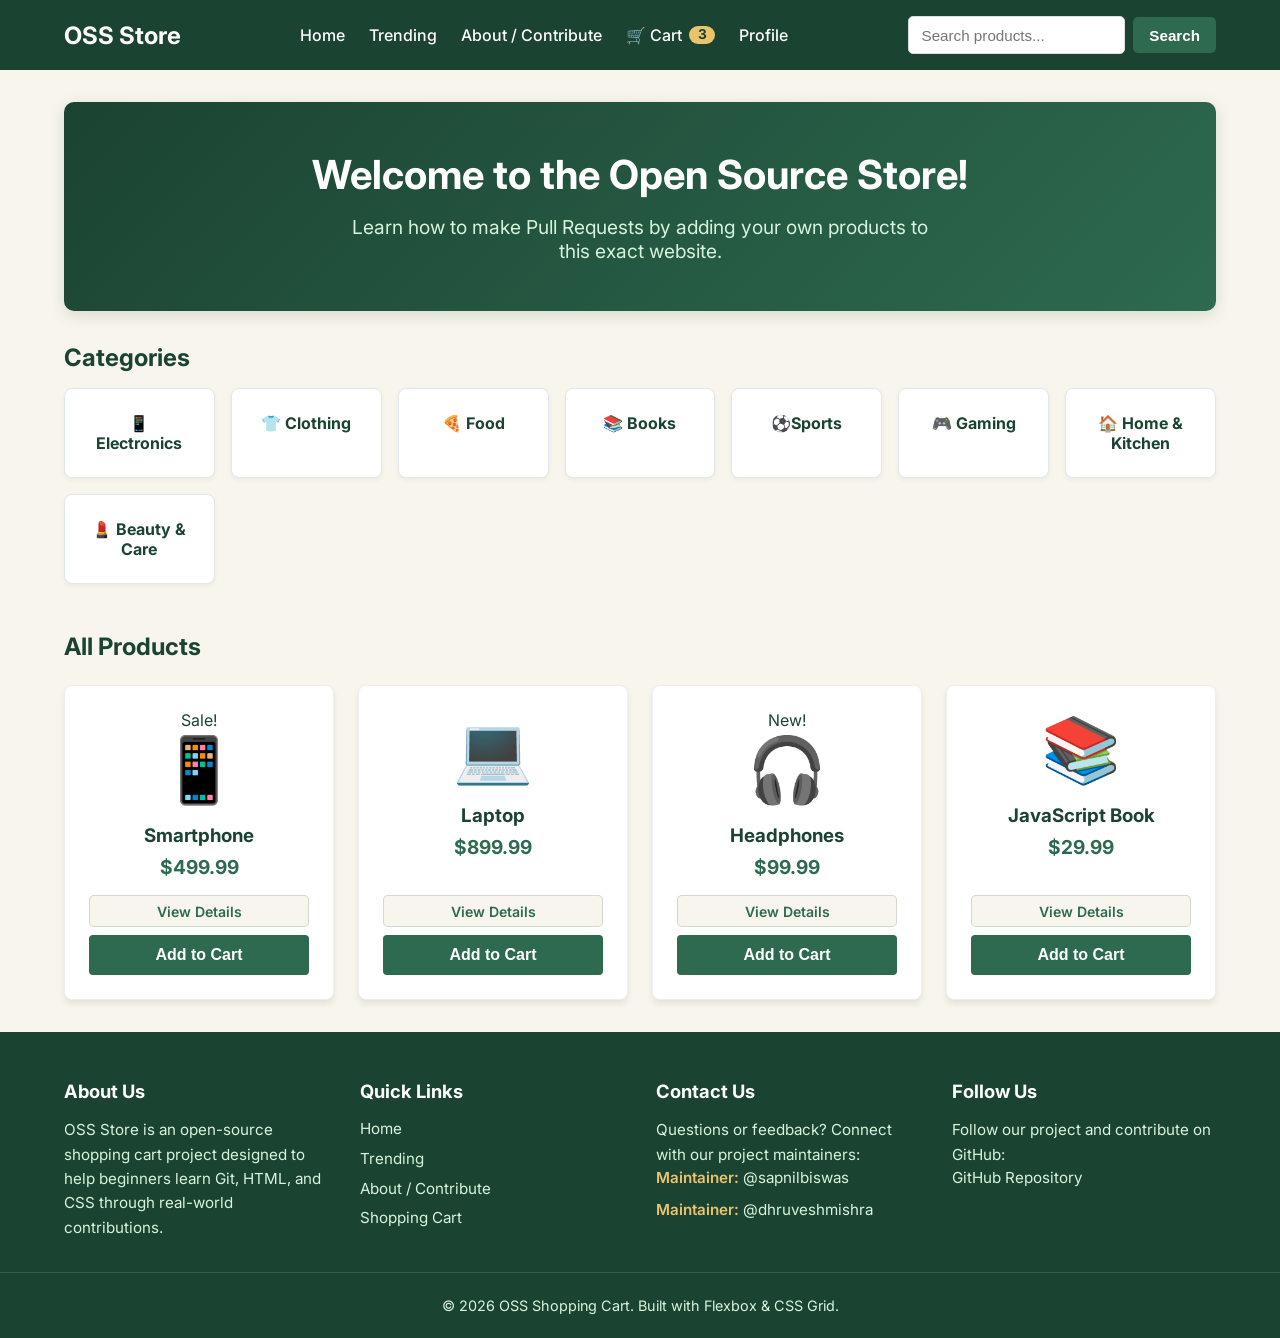
==== commit 5c26694b: "feat(homepage): add new store categories to homepage (#32) (#51) - Add Gaming, Sports & Fitness, Hom" ====
--- a/src/index.html
+++ b/src/index.html
@@ -56,6 +56,10 @@
           <a href="categories/clothing.html" class="category-card">👕 Clothing</a>
           <a href="categories/food.html" class="category-card">🍕 Food</a>
           <a href="categories/books.html" class="category-card">📚 Books</a>
+          <a href="#" class="category-card">⚽️Sports</a>
+          <div class="category-card">🎮 Gaming</div>
+          <div class="category-card">🏠 Home & Kitchen</div>
+          <div class="category-card">💄 Beauty & Care</div>
         </div>
       </section>
 
